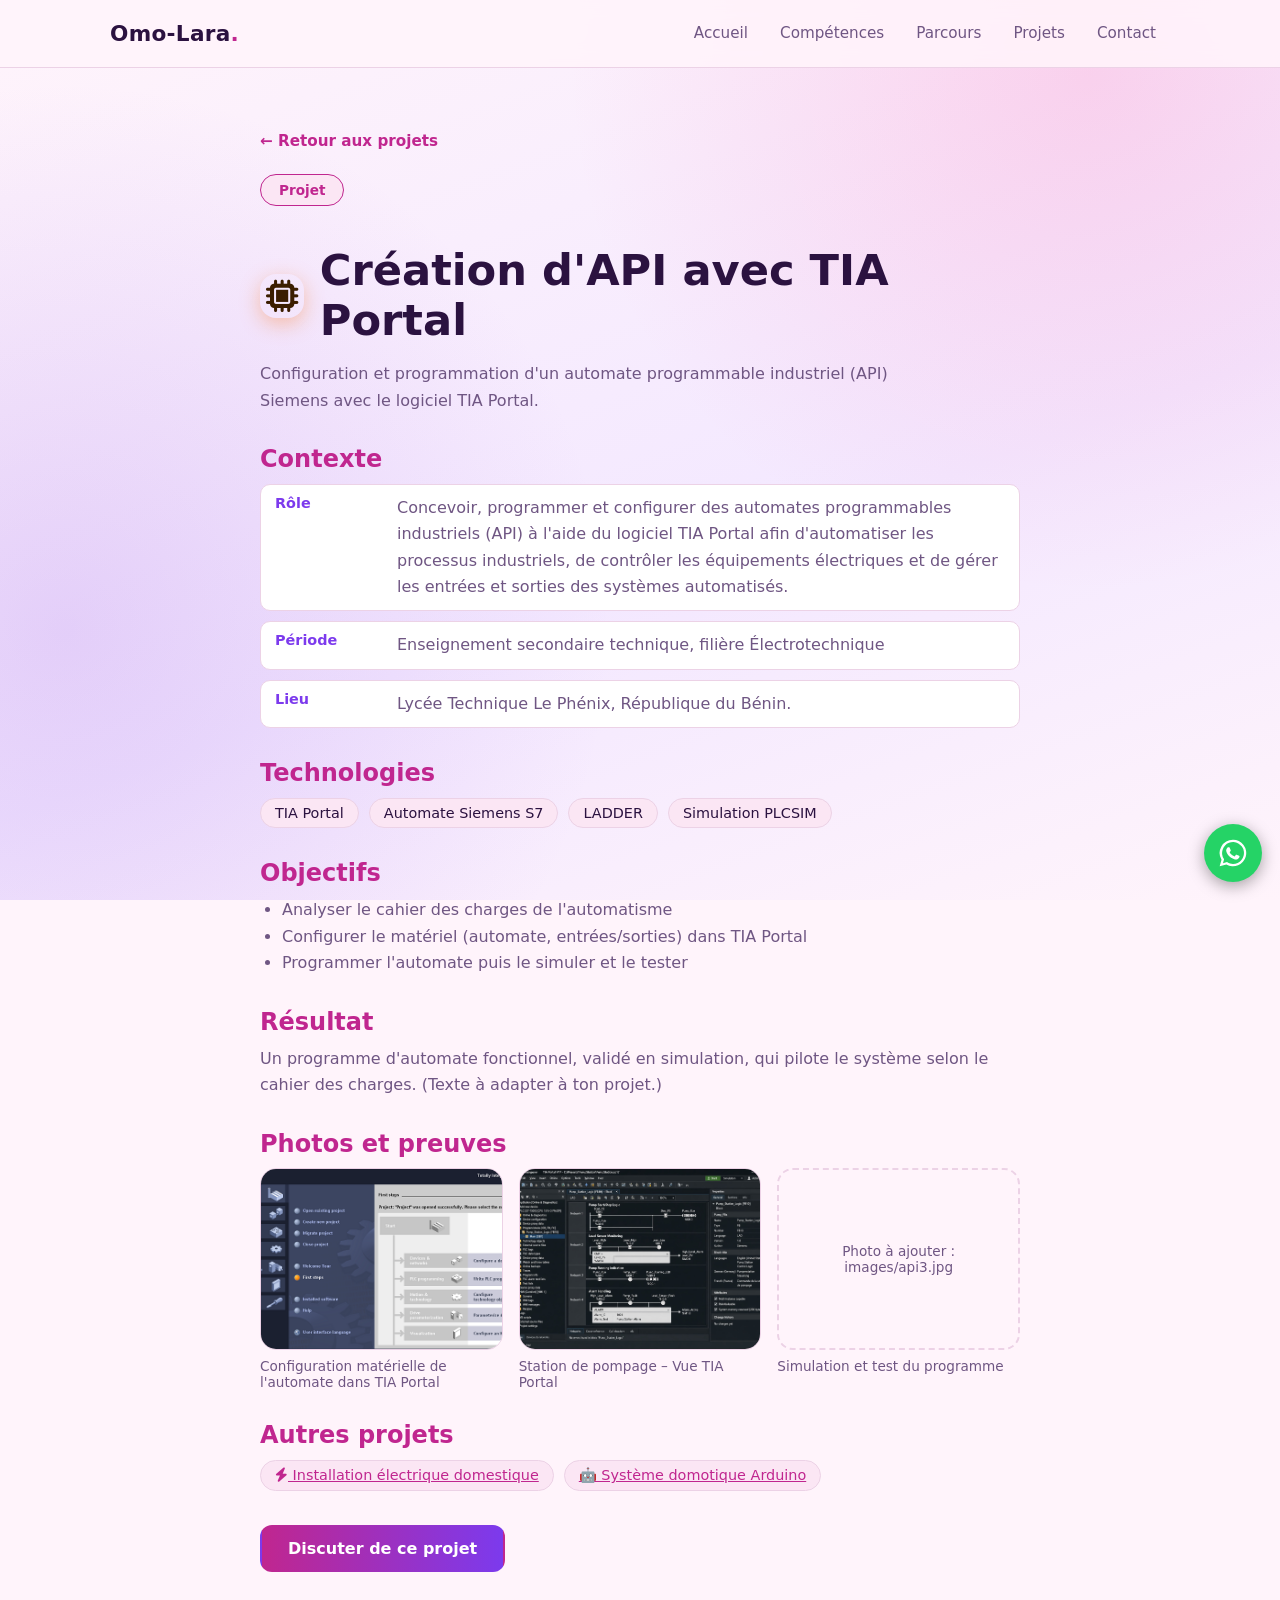
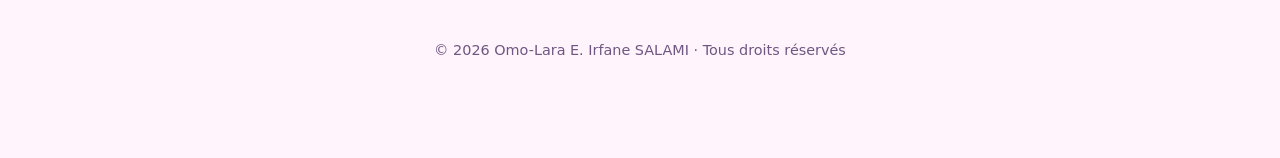
==== projet_api.html @ c22cd1c0 "Add files via upload" ====
<!DOCTYPE html>
<!-- <!DOCTYPE html> : indique au navigateur que le document utilise HTML5 -->
<html lang="fr">
<!-- <html> : racine de la page. lang="fr" signale que le contenu est en français -->

<head>
    <!-- <head> : informations invisibles de la page (titre, styles, réglages) -->
    <meta charset="utf-8">
    <!-- charset="utf-8" : affichage correct des accents et des emojis -->
    <meta name="viewport" content="width=device-width, initial-scale=1, viewport-fit=cover">
    <!-- viewport : adapte la page à la largeur des téléphones ; viewport-fit=cover gère les écrans à encoche -->
    <meta name="description" content="Création d'API avec TIA Portal : configuration et programmation d'un automate programmable industriel Siemens. Projet d'Omo-Lara E. Irfane SALAMI.">
    <!-- description : texte affiché par Google sous le titre dans les résultats de recherche -->
    <meta name="theme-color" content="#1b1030">
    <!-- theme-color : colore la barre du navigateur sur mobile (même violet que le site) -->
    <title>Création d'API avec TIA Portal – Omo-Lara Irfane SALAMI</title>
    <!-- <title> : titre affiché dans l'onglet du navigateur -->
    <link rel="stylesheet" href="https://cdnjs.cloudflare.com/ajax/libs/font-awesome/6.5.1/css/all.min.css" crossorigin="anonymous" referrerpolicy="no-referrer">
    <!-- Bibliothèque d'icônes Font Awesome : nécessaire pour afficher les balises <i class="fas fa-..."> (connexion internet requise) -->
    <link rel="stylesheet" href="styles.css">
    <!-- <link rel="stylesheet"> : relie la page à la feuille de style commune styles.css -->
</head>

<body>
    <!-- <body> : tout le contenu visible de la page -->

    <a class="lien-evitement" href="#contenu-principal">Aller au contenu principal</a>
    <!-- Lien d'accessibilité : invisible tant qu'on ne navigue pas au clavier (touche Tab) ; il saute directement au contenu -->

    <header class="entete">
        <!-- <header> : en-tête de la page, identique sur toutes les pages -->
        <div class="entete__barre">
            <!-- Boîte qui aligne le logo et le menu sur une ligne -->
            <a class="logo" href="index.html#accueil">
                <!-- Le logo est un lien qui ramène à la page d'accueil -->
                Omo-Lara<span class="logo__point">.</span>
                <!-- <span> : zone de texte sans effet propre, utilisée pour colorer le point en rose -->
            </a>
            <nav class="menu" aria-label="Navigation principale">
                <!-- <nav> : menu de navigation ; aria-label l'identifie pour les lecteurs d'écran -->
                <a href="index.html#accueil">Accueil</a>
                <a href="index.html#competences">Compétences</a>
                <a href="index.html#parcours">Parcours</a>
                <a href="index.html#projets">Projets</a>
                <a href="index.html#contact">Contact</a>
                <!-- Les liens commencent par "index.html" car ils pointent vers des sections d'une AUTRE page -->
            </nav>
        </div>
    </header>

    <main id="contenu-principal" class="page-projet">
        <!-- <main> : contenu principal et unique de la page ; la classe "page-projet" donne la colonne étroite centrée -->

        <a class="page-projet__retour" href="index.html#projets">← Retour aux projets</a>
        <!-- Lien de retour vers la section « Mes projets » de l'accueil -->

        <article>
            <!-- <article> : contenu autonome = la fiche complète de ce projet -->

            <header>
                <!-- <header> (dans l'article) : en-tête de la fiche -->
                <p class="surtitre">Projet</p>
                <!-- Petit badge au-dessus du titre -->
                <h1 class="page-projet__titre">
                    <!-- <h1> : titre principal de la page (un seul par page) ; ligne flexible : badge d'icône + texte -->
                    <span class="page-projet__icone" aria-hidden="true"><i class="fas fa-microchip"></i></span>
                    <!-- Badge jaune à bordure orange contenant une puce électronique ; aria-hidden : l'icône est décorative -->
                    Création d'API avec TIA Portal
                </h1>
                <p class="section__intro">Configuration et programmation d'un automate programmable industriel (API) Siemens avec le logiciel TIA Portal.</p>
                <!-- Phrase de présentation. « API » = Automate Programmable Industriel (à ne pas confondre avec une API web) -->
            </header>

            <section aria-labelledby="titre-contexte">
                <!-- <section> : bloc thématique ; aria-labelledby le relie à son titre (#titre-contexte) -->
                <h2 id="titre-contexte" class="page-projet__sous-titre">Contexte</h2>
                <!-- <h2> : titre de section (niveau 2, sous le <h1>) -->
                <dl class="contexte">
                    <!-- <dl> : liste de définitions (terme + valeur), adaptée à « Rôle : … », « Période : … » -->
                    <div class="contexte__ligne"><dt>Rôle</dt><dd>Concevoir, programmer et configurer des automates programmables industriels (API) à l'aide du logiciel TIA Portal afin d'automatiser les processus industriels, de contrôler les équipements électriques et de gérer les entrées et sorties des systèmes automatisés.</dd></div>
                    <!-- <dt> = le terme ; <dd> = sa valeur ; <div> regroupe les deux pour la mise en page -->
                    <div class="contexte__ligne"><dt>Période</dt><dd>Enseignement secondaire technique, filière Électrotechnique</dd></div>
                    <div class="contexte__ligne"><dt>Lieu</dt><dd> Lycée Technique Le Phénix, République du Bénin.</dd></div>
                </dl>
            </section>

            <section aria-labelledby="titre-technologies">
                <h2 id="titre-technologies" class="page-projet__sous-titre">Technologies</h2>
                <ul class="infos">
                    <!-- <ul> : liste ; "infos" + "etiquette" affichent les mots-clés sous forme de pastilles -->
                    <li class="etiquette">TIA Portal</li>
                    <li class="etiquette">Automate Siemens S7</li>
                    <li class="etiquette">LADDER</li>
                    <li class="etiquette">Simulation PLCSIM</li>
                </ul>
            </section>

            <section aria-labelledby="titre-objectifs">
                <h2 id="titre-objectifs" class="page-projet__sous-titre">Objectifs</h2>
                <ul class="page-projet__liste">
                    <!-- Liste à puces des objectifs du projet -->
                    <li>Analyser le cahier des charges de l'automatisme</li>
                    <li>Configurer le matériel (automate, entrées/sorties) dans TIA Portal</li>
                    <li>Programmer l'automate puis le simuler et le tester</li>
                </ul>
            </section>

            <section aria-labelledby="titre-resultat">
                <h2 id="titre-resultat" class="page-projet__sous-titre">Résultat</h2>
                <p class="page-projet__texte">Un programme d'automate fonctionnel, validé en simulation, qui pilote le système selon le cahier des charges. (Texte à adapter à ton projet.)</p>
            </section>

            <section aria-labelledby="titre-galerie">
                <h2 id="titre-galerie" class="page-projet__sous-titre">Photos et preuves</h2>
                <ul class="galerie">
                    <!-- Galerie : chaque <li> contient une photo et sa légende.
                         Les photos se déposent dans le dossier images/ avec le nom indiqué dans src -->
                    <li>
                        <figure class="galerie__figure">
                            <a class="galerie__lien" href="images/api.png" target="_blank" rel="noopener">
                                <img class="galerie__image" src="images/api.png" alt="Configuration matérielle de l'automate dans TIA Portal" loading="lazy">
                            </a>
                            <figcaption class="galerie__legende">Configuration matérielle de l'automate dans TIA Portal</figcaption>
                        </figure>
                    </li>
                    <li>
                        <figure class="galerie__figure">
                            <a class="galerie__lien" href="images/api2.jpg" target="_blank" rel="noopener">
                                <img class="galerie__image" src="images/api2.jpg" alt="GRAFCET et programme LADDER du projet" loading="lazy">
                            </a>
                            <figcaption class="galerie__legende">Station de pompage – Vue TIA Portal</figcaption>
                        </figure>
                    </li>
                    <li>
                        <figure class="galerie__figure">
                            <a class="galerie__lien" href="images/api3.jpg" target="_blank" rel="noopener">
                                <img class="galerie__image" src="images/api3.jpg" alt="Simulation et test du programme" loading="lazy">
                            </a>
                            <figcaption class="galerie__legende">Simulation et test du programme</figcaption>
                        </figure>
                    </li>
                    <!-- <figure> + <figcaption> : image et légende ; <a> : un clic ouvre la photo en grand dans un nouvel onglet ;
                         alt : texte lu par les lecteurs d'écran et affiché si l'image manque ;
                         loading="lazy" : l'image ne se charge que lorsqu'elle approche de l'écran -->
                </ul>
            </section>

            <section aria-labelledby="titre-autres">
                <h2 id="titre-autres" class="page-projet__sous-titre">Autres projets</h2>
                <ul class="infos">
                    <!-- Liens rapides vers les autres pages projet -->
                    <li class="etiquette"><a href="projet-electricite.html"><i class="fas fa-bolt" aria-hidden="true"></i> Installation électrique domestique</a></li>
                    <li class="etiquette"><a href="projet-arduino.html">🤖 Système domotique Arduino</a></li>
                </ul>
            </section>

            <a class="bouton" href="index.html#contact">Discuter de ce projet</a>
            <!-- Bouton qui ramène au formulaire de contact de l'accueil -->
        </article>
    </main>

    <footer class="pied">
        <!-- <footer> : pied de page, identique sur toutes les pages -->
        <p>© 2026 Omo-Lara E. Irfane SALAMI · Tous droits réservés</p>
    </footer>

    <a class="whatsapp" href="https://wa.me/2290157760662" target="_blank" rel="noopener" aria-label="Discuter sur WhatsApp">
        <!-- Bouton rond flottant ; target="_blank" ouvre un nouvel onglet, rel="noopener" le sécurise ; aria-label nomme le lien car il ne contient qu'une icône -->
        <svg viewBox="0 0 24 24" aria-hidden="true" focusable="false"><path d="M12 2a10 10 0 0 0-8.6 15.1L2 22l5-1.3A10 10 0 1 0 12 2zm0 18.2c-1.5 0-3-.4-4.2-1.2l-.3-.2-3 .8.8-2.9-.2-.3A8.2 8.2 0 1 1 12 20.2zm4.5-6.1c-.2-.1-1.5-.7-1.7-.8-.2-.1-.4-.1-.6.1l-.8 1c-.1.2-.3.2-.5.1-.7-.3-1.5-.8-2.1-1.4-.6-.5-1-1.2-1.2-1.5-.1-.2 0-.4.1-.5l.4-.4.2-.4v-.4l-.8-1.8c-.2-.5-.4-.4-.6-.4h-.4c-.2 0-.5.1-.7.3-.7.7-1 1.5-.9 2.5.2 1.1.7 2.1 1.4 3 1.4 1.8 3.1 2.7 4.7 3.1.9.3 1.7.2 2.3 0 .7-.2 1.3-.9 1.5-1.6.1-.4.1-.7 0-.8z"/></svg>
        <!-- <svg> : image vectorielle (logo WhatsApp) nette à toutes les tailles -->
    </a>

    <script src="script.js"></script>
    <!-- <script> : charge le JavaScript en fin de page ; ici il sert à remplacer une photo absente par un cadre « Photo à ajouter » -->
</body>

</html>
---- styles.css ----
/* ==========================================================================
   STYLES.CSS – Portfolio d'Omo-Lara E. Irfane SALAMI
   Thème : rose violacé sur fond violet nuit (univers électronique)
   Convention des noms de classes : bloc__element--variante
     - bloc     = un composant (ex. .carte)
     - __element = une partie de ce composant (ex. .carte__titre)
     - --variante = une version différente (ex. .bouton--contour)
   Sommaire :
     1. Variables (couleurs, tailles)
     2. Réglages de base
     3. Accessibilité
     4. En-tête et menu
     5. Section Accueil (hero)
     6. Éléments communs (sections, boutons, cartes)
     7. Compétences
     8. Parcours
     9. Projets
    10. Contact
    11. Pied de page et bouton WhatsApp
    12. Page détail d'un projet
    13. Adaptation mobile
   ========================================================================== */


/* ==========================================================================
   1. VARIABLES
   Une variable CSS se déclare avec -- et s'utilise avec var(--nom).
   On change une couleur ici et tout le site se met à jour.
   ========================================================================== */

:root {                                          /* :root = la racine de la page (balise <html>) */
    --fond: #1b1030;                             /* violet nuit : fond général de la page */
    --fond-degrade: #2d1658;                     /* violet plus clair : sert à créer le dégradé du fond */
    --surface: #271845;                          /* couleur de fond des cartes */
    --surface-douce: #35205c;                    /* fond léger : étiquettes, barres vides, survols */
    --texte: #f7edff;                            /* couleur du texte principal (blanc rosé) */
    --texte-doux: #bfa8d6;                       /* couleur du texte secondaire (lilas grisé) */
    --accent: #ff4fa3;                           /* rose vif : couleur d'accent principale */
    --accent-2: #c77dff;                         /* violet clair : seconde couleur du dégradé */
    --texte-bouton: #1b1030;                     /* texte sombre posé sur les boutons clairs */
    --bordure: #4a2c75;                          /* couleur des traits et contours */
    --ombre-accent: rgba(255, 79, 163, 0.35);    /* lueur rose (rgba = rouge, vert, bleu, transparence) */
    --entete-fond: rgba(27, 16, 48, 0.85);       /* fond semi-transparent de l'en-tête */
    --rayon: 16px;                               /* arrondi standard des cartes */
    --police-titre: "Segoe UI", system-ui, -apple-system, "Helvetica Neue", Arial, sans-serif; /* police des titres (sans-serif, rapide à charger) */
    --police-texte: "Segoe UI", system-ui, -apple-system, "Helvetica Neue", Arial, sans-serif; /* police du texte courant */

    color-scheme: dark;                          /* dit au navigateur que la page est sombre (barres de défilement, champs) */
    box-sizing: border-box;                      /* la largeur d'un élément inclut son padding et sa bordure */
    padding-top: env(safe-area-inset-top, 0px);  /* laisse la place de l'encoche des téléphones (0 sur ordinateur) */
    padding-bottom: env(safe-area-inset-bottom, 0px); /* idem pour la barre en bas des téléphones */
}

/* Thème clair : appliqué seulement si l'appareil de la personne est réglé en mode clair */
@media (prefers-color-scheme: light) {           /* @media = règles conditionnelles ; ici selon le mode clair/sombre du système */
    :root {
        --fond: #fff4fb;                         /* fond rose très pâle */
        --fond-degrade: #f3e8ff;                 /* lavande pâle pour le dégradé */
        --surface: #ffffff;                      /* cartes blanches */
        --surface-douce: #fbe6f4;                /* rose pâle pour étiquettes et barres vides */
        --texte: #2b1240;                        /* texte violet très foncé */
        --texte-doux: #6f5683;                   /* texte secondaire violet grisé */
        --accent: #c0268f;                       /* fuchsia plus sombre, lisible sur fond clair */
        --accent-2: #7c3aed;                     /* violet intense */
        --texte-bouton: #ffffff;                 /* texte blanc sur les boutons foncés */
        --bordure: #ecd2e6;                      /* traits rose pâle */
        --ombre-accent: rgba(192, 38, 143, 0.25);/* lueur fuchsia plus discrète */
        --entete-fond: rgba(255, 244, 251, 0.88);/* en-tête clair semi-transparent */
        color-scheme: light;                     /* page claire pour le navigateur */
    }
}


/* ==========================================================================
   2. RÉGLAGES DE BASE
   ========================================================================== */

*,                                               /* * = tous les éléments de la page */
*::before,                                       /* ::before = pseudo-élément placé avant le contenu */
*::after {                                       /* ::after = pseudo-élément placé après le contenu */
    box-sizing: border-box;                      /* même calcul de taille partout (évite les débordements) */
}

html {                                           /* la page entière */
    scroll-behavior: smooth;                     /* défilement doux quand on clique sur un lien du menu */
    scroll-padding-top: calc(80px + env(safe-area-inset-top, 0px)); /* évite que l'en-tête fixe cache le titre de la section atteinte */
}

body {                                           /* le contenu visible */
    margin: 0;                                   /* supprime la marge par défaut du navigateur */
    background-color: var(--fond);               /* couleur de secours si le dégradé ne s'affiche pas */
    background-image:                            /* plusieurs fonds superposés : cercles lumineux puis dégradé */
        radial-gradient(circle at 85% 8%, rgba(255, 79, 163, 0.18), transparent 38%),   /* halo rose en haut à droite */
        radial-gradient(circle at 5% 70%, rgba(155, 93, 229, 0.20), transparent 40%),   /* halo violet à gauche */
        linear-gradient(160deg, var(--fond) 0%, var(--fond-degrade) 60%, var(--fond) 100%); /* dégradé diagonal du fond */
    background-attachment: fixed;                /* le fond reste immobile pendant le défilement */
    color: var(--texte);                         /* couleur du texte par défaut */
    font-family: var(--police-texte);            /* police du texte */
    font-size: 1rem;                             /* taille de base = 16 px par défaut (rem = taille de la page) */
    line-height: 1.65;                           /* espace entre les lignes, pour un texte aéré */
    -webkit-font-smoothing: antialiased;         /* texte plus net sur Mac et iPhone */
}

h1, h2, h3 {                                     /* tous les titres */
    font-family: var(--police-titre);            /* même police pour tous les titres */
    line-height: 1.15;                           /* interligne plus serré, adapté aux gros titres */
    margin: 0;                                   /* on gère les espaces nous-mêmes */
}

p {                                              /* les paragraphes */
    margin: 0;                                   /* retire la marge par défaut, remplacée par des espaces choisis */
}

ul, ol {                                         /* listes à puces et listes numérotées */
    list-style: none;                            /* retire les puces : on les redessine nous-mêmes si besoin */
    margin: 0;                                   /* retire la marge par défaut */
    padding: 0;                                  /* retire le retrait par défaut */
}

a {                                              /* tous les liens */
    color: var(--accent);                        /* liens en rose */
}

a:hover {                                        /* :hover = quand la souris passe dessus */
    color: var(--accent-2);                      /* le lien devient violet */
}

address {                                        /* la balise <address> */
    font-style: normal;                          /* annule l'italique appliqué par défaut */
}

img, svg {                                       /* images et icônes vectorielles */
    max-width: 100%;                             /* ne dépassent jamais la largeur de leur conteneur */
}


/* ==========================================================================
   3. ACCESSIBILITÉ
   ========================================================================== */

:focus-visible {                                 /* élément atteint au clavier (touche Tab) */
    outline: 3px solid var(--accent-2);          /* contour violet bien visible */
    outline-offset: 3px;                         /* petit écart entre l'élément et son contour */
}

.lien-evitement {                                /* lien « Aller au contenu principal » */
    position: absolute;                          /* sorti du flux normal de la page */
    left: 16px;                                  /* distance depuis la gauche */
    top: -60px;                                  /* caché au-dessus de l'écran */
    z-index: 100;                                /* passe devant tout le reste quand il apparaît */
    padding: 10px 16px;                          /* espace intérieur */
    border-radius: 0 0 10px 10px;                /* coins arrondis seulement en bas */
    background: var(--accent);                   /* fond rose */
    color: var(--texte-bouton);                  /* texte lisible sur le rose */
    font-weight: 600;                            /* texte en semi-gras */
    text-decoration: none;                       /* retire le soulignement */
}

.lien-evitement:focus {                          /* quand le lien reçoit le focus au clavier */
    top: 0;                                      /* il descend et devient visible */
    color: var(--texte-bouton);                  /* garde la couleur de texte (évite le violet du :hover) */
}


/* ==========================================================================
   4. EN-TÊTE ET MENU
   ========================================================================== */

.entete {                                        /* <header> : bandeau du haut */
    position: sticky;                            /* reste collé en haut pendant le défilement */
    top: env(safe-area-inset-top, 0px);          /* se place sous l'encoche des téléphones */
    z-index: 10;                                 /* reste au-dessus du contenu */
    background: var(--entete-fond);              /* fond semi-transparent */
    -webkit-backdrop-filter: blur(10px);         /* flou derrière l'en-tête (Safari) */
    backdrop-filter: blur(10px);                 /* flou derrière l'en-tête (autres navigateurs) */
    border-bottom: 1px solid var(--bordure);     /* fin trait sous l'en-tête */
}

.entete__barre {                                 /* boîte qui aligne logo et menu */
    display: flex;                               /* flexbox : place les enfants sur une ligne */
    justify-content: space-between;              /* logo à gauche, menu à droite */
    align-items: center;                         /* centre verticalement */
    gap: 12px;                                   /* espace minimum entre logo et menu */
    max-width: 1100px;                           /* largeur maximale du contenu */
    margin: 0 auto;                              /* centre la boîte horizontalement */
    padding: 14px 20px;                          /* espace intérieur : haut/bas 14px, côtés 20px */
}

.logo {                                          /* texte « Omo-Lara. » */
    color: var(--texte);                         /* texte clair */
    font: 700 1.35rem var(--police-titre);       /* raccourci : graisse 700 (gras), taille 1.35rem, police */
    letter-spacing: 0.3px;                       /* léger espace entre les lettres */
    text-decoration: none;                       /* retire le soulignement du lien */
}

.logo:hover {                                    /* survol du logo */
    color: var(--texte);                         /* il garde sa couleur */
}

.logo__point {                                   /* le point final du logo */
    color: var(--accent);                        /* en rose */
}

.menu {                                          /* <nav> : liste des liens */
    display: flex;                               /* liens alignés sur une ligne */
    flex-wrap: wrap;                             /* passent à la ligne si la place manque */
    gap: 4px;                                    /* petit espace entre les liens */
}

.menu a {                                        /* chaque lien du menu */
    padding: 7px 14px;                           /* zone cliquable confortable */
    border-radius: 999px;                        /* très grand arrondi = forme de pilule */
    color: var(--texte-doux);                    /* couleur discrète */
    font-size: 0.95rem;                          /* légèrement plus petit que le texte */
    text-decoration: none;                       /* retire le soulignement */
    transition: background-color 0.2s, color 0.2s; /* changement progressif des couleurs sur 0,2 seconde */
}

.menu a:hover {                                  /* survol d'un lien du menu */
    background: var(--surface-douce);            /* fond léger */
    color: var(--accent);                        /* texte rose */
}


/* ==========================================================================
   5. SECTION ACCUEIL (HERO)
   ========================================================================== */

.hero {                                          /* <section id="accueil"> */
    display: grid;                               /* mise en page en grille */
    grid-template-columns: 1fr auto;             /* colonne texte (1fr = tout l'espace libre) + colonne médaillon (taille de son contenu) */
    gap: 40px;                                   /* espace entre les deux colonnes */
    align-items: center;                         /* centre verticalement les deux colonnes */
    max-width: 1100px;                           /* largeur maximale */
    margin: 0 auto;                              /* centre la section */
    padding: 90px 20px 50px;                     /* haut 90px, côtés 20px, bas 50px */
}

.surtitre {                                      /* petit texte au-dessus du nom */
    display: inline-block;                       /* la boîte épouse la taille du texte */
    margin-bottom: 18px;                         /* espace sous le badge */
    padding: 7px 18px;                           /* espace intérieur du badge */
    border: 1px solid var(--accent);             /* contour rose */
    border-radius: 999px;                        /* forme de pilule */
    background: var(--surface-douce);            /* fond léger */
    color: var(--accent);                        /* texte rose */
    font: 600 0.85rem var(--police-titre);       /* semi-gras, petite taille */
}

.hero__titre {                                   /* <h1> : le nom */
    font-size: clamp(2.2rem, 6vw, 3.8rem);       /* clamp(min, idéal, max) : taille qui s'adapte à l'écran */
    font-weight: 800;                            /* très gras, comme sur la capture de référence */
    margin-bottom: 18px;                         /* espace sous le titre */
}

.hero__nom {                                     /* le nom de famille mis en valeur */
    display: block;                              /* passe à la ligne, comme sur la capture */
    background: linear-gradient(90deg, var(--accent), var(--accent-2)); /* dégradé rose vers violet */
    -webkit-background-clip: text;               /* le dégradé n'apparaît que dans les lettres (Safari/Chrome) */
    background-clip: text;                       /* même effet, version standard */
    -webkit-text-fill-color: transparent;        /* rend les lettres transparentes pour laisser voir le dégradé */
    color: var(--accent);                        /* couleur de secours si le dégradé n'est pas supporté */
}

.hero__intro {                                   /* paragraphe de présentation */
    max-width: 560px;                            /* limite la longueur des lignes pour rester lisible */
    color: var(--texte-doux);                    /* texte secondaire */
    font-size: 1.1rem;                           /* un peu plus grand que le texte normal */
    text-align: justify;
}

.hero__boutons {                                 /* boîte qui contient les 2 boutons */
    margin-top: 26px;                            /* espace au-dessus */
}

.infos {                                         /* liste des étiquettes (école, ville, âge) */
    display: flex;                               /* étiquettes sur une ligne */
    flex-wrap: wrap;                             /* retour à la ligne si besoin */
    gap: 10px;                                   /* espace entre étiquettes */
    margin-top: 24px;                            /* espace au-dessus */
}

.etiquette {                                     /* une étiquette arrondie */
    padding: 6px 14px;                           /* espace intérieur */
    border: 1px solid var(--bordure);            /* contour fin */
    border-radius: 999px;                        /* forme de pilule */
    background: var(--surface-douce);            /* fond léger */
    font: 0.9rem var(--police-titre);            /* petite taille */
}

.hero__visuel {                                  /* <figure> qui contient le médaillon */
    margin: 0;                                   /* <figure> a une marge par défaut : on la retire */
}

.avatar {                                        /* médaillon avec les initiales */
    display: grid;                               /* grille d'une seule case… */
    place-items: center;                         /* …pour centrer facilement le texte */
    width: 220px;                                /* largeur du cercle */
    height: 220px;                               /* hauteur identique = cercle parfait */
    border-radius: 50%;                          /* 50 % d'arrondi = cercle */
    background: linear-gradient(135deg, var(--accent), var(--accent-2)); /* dégradé rose → violet en diagonale */
    box-shadow: 0 0 0 10px var(--surface-douce), 0 12px 40px var(--ombre-accent); /* 1er : anneau autour du cercle ; 2e : lueur rose en dessous */
    color: var(--texte-bouton);                  /* initiales sombres sur fond clair */
    font: 800 4.5rem var(--police-titre);        /* très gros texte gras */
}


/* ==========================================================================
   6. ÉLÉMENTS COMMUNS
   ========================================================================== */

.section {                                       /* chaque section (compétences, parcours, projets, contact) */
    max-width: 1100px;                           /* largeur maximale */
    margin: 0 auto;                              /* centre la section */
    padding: 70px 20px 30px;                     /* espaces intérieurs */
}

.section__titre {                                /* <h2> des sections */
    font-size: 2rem;                             /* taille du titre */
    font-weight: 800;                            /* très gras */
}

.section__titre::after {                         /* trait décoratif ajouté sous chaque titre, sans HTML en plus */
    content: "";                                 /* obligatoire pour qu'un ::after s'affiche (ici, vide) */
    display: block;                              /* le trait occupe sa propre ligne */
    width: 56px;                                 /* longueur du trait */
    height: 4px;                                 /* épaisseur du trait */
    margin-top: 10px;                            /* espace entre le titre et le trait */
    border-radius: 2px;                          /* bouts légèrement arrondis */
    background: linear-gradient(90deg, var(--accent), var(--accent-2)); /* trait en dégradé rose → violet */
}

.section__intro {                                /* phrase sous le titre de section */
    max-width: 640px;                            /* limite la longueur des lignes */
    margin: 16px 0 30px;                         /* haut 16px, côtés 0, bas 30px */
    color: var(--texte-doux);                    /* texte secondaire */
}

.grille {                                        /* grille de cartes */
    display: grid;                               /* mise en page en grille */
    grid-template-columns: repeat(auto-fit, minmax(260px, 1fr)); /* autant de colonnes que possible, chacune d'au moins 260px */
    gap: 20px;                                   /* espace entre les cartes */
}

.carte {                                         /* boîte réutilisable (compétences, contact, projets) */
    padding: 24px;                               /* espace intérieur */
    border: 1px solid var(--bordure);            /* contour fin */
    border-radius: var(--rayon);                 /* coins arrondis */
    background: var(--surface);                  /* fond des cartes */
}

.carte__titre {                                  /* titre dans une carte */
    margin-bottom: 14px;                         /* espace sous le titre */
    font-size: 1.15rem;                          /* taille du titre */
}

.bouton {                                        /* bouton principal (liens et <button>) */
    display: inline-block;                       /* se comporte comme un bloc mais reste sur la ligne */
    margin: 6px 10px 0 0;                        /* espace au-dessus et à droite */
    padding: 12px 26px;                          /* espace intérieur : le bouton est confortable à toucher */
    border: 2px solid transparent;               /* bordure invisible, pour que les variantes gardent la même taille */
    border-radius: 12px;                         /* coins arrondis */
    background: linear-gradient(90deg, var(--accent), var(--accent-2)); /* fond en dégradé rose → violet */
    color: var(--texte-bouton);                  /* texte à fort contraste */
    font: 700 1rem var(--police-titre);          /* texte gras */
    text-decoration: none;                       /* retire le soulignement des liens */
    cursor: pointer;                             /* curseur en forme de main */
    transition: transform 0.2s, box-shadow 0.2s; /* animation douce au survol */
}

.bouton:hover {                                  /* survol du bouton */
    color: var(--texte-bouton);                  /* garde la couleur du texte */
    transform: translateY(-2px);                 /* le bouton monte de 2 px */
    box-shadow: 0 8px 22px var(--ombre-accent);  /* lueur rose sous le bouton */
}

.bouton--contour {                               /* variante : bouton vide avec simple bordure */
    background: none;                            /* retire le dégradé */
    border-color: var(--accent);                 /* bordure rose */
    color: var(--accent);                        /* texte rose */
}

.bouton--contour:hover {                         /* survol de la variante contour */
    background: var(--surface-douce);            /* léger fond au survol */
    color: var(--accent);                        /* le texte reste rose */
}

.bouton--whatsapp {                              /* variante : bouton vert WhatsApp */
    background: #25d366;                         /* vert officiel de WhatsApp */
    color: #0b2e1a;                              /* texte vert très foncé (bon contraste) */
}

.bouton--whatsapp:hover {                        /* survol du bouton WhatsApp */
    color: #0b2e1a;                              /* garde sa couleur de texte */
    box-shadow: 0 8px 22px rgba(37, 211, 102, 0.35); /* lueur verte au lieu de rose */
}


/* ==========================================================================
   7. COMPÉTENCES
   ========================================================================== */

.competence {                                    /* une ligne = nom + barre de niveau */
    margin: 14px 0;                              /* espace au-dessus et en dessous */
}

.competence__nom {                               /* nom de la compétence */
    display: block;                              /* occupe toute la ligne, la barre passe dessous */
    font-size: 0.95rem;                          /* légèrement plus petit */
}

.competence__fond {                              /* barre vide (fond gris-violet) */
    height: 8px;                                 /* épaisseur de la barre */
    margin-top: 6px;                             /* espace sous le nom */
    border-radius: 6px;                          /* extrémités arrondies */
    background: var(--surface-douce);            /* couleur de la barre vide */
    overflow: hidden;                            /* coupe tout ce qui dépasse des coins arrondis */
}

.competence__niveau {                            /* partie colorée : sa largeur est donnée dans le HTML (style="width:80%") */
    display: block;                              /* un <i> est en ligne par défaut : on le met en bloc pour lui donner une hauteur */
    height: 100%;                                /* remplit toute la hauteur de la barre */
    border-radius: 6px;                          /* extrémités arrondies */
    background: linear-gradient(90deg, var(--accent), var(--accent-2)); /* dégradé rose → violet */
}


/* ==========================================================================
   8. PARCOURS (chronologie verticale avec cartes colorées)
   ========================================================================== */

.chronologie {                                   /* <ol> : liste des étapes */
    --etape-rose: #ff4fa3;                       /* couleur de la carte « rose » (thème sombre) */
    --etape-violet: #c77dff;                     /* couleur de la carte « violet » */
    --etape-fuchsia: #f472d0;                    /* couleur de la carte « fuchsia » */
    --etape-indigo: #8f8cff;                     /* couleur de la carte « indigo » */
    --etape-emeraude: #34d399;                   /* carte « émeraude » */
    --etape-turquoise: #2dd4bf;                  /* couleur de la carte « turquoise » */
    --etape-citron: #facc15;                     /* carte « citron » */
    --etape-framboise: #f43f5e;                  /* carte « framboise » */
    --etape-lime: #a3e635;                       /* carte « lime » */

    position: relative;                          /* sert de repère pour placer la ligne verticale avec ::before */
    display: grid;                               /* les cartes s'empilent en grille… */
    gap: 28px;                                   /* …avec cet espace entre elles */
    padding-left: 56px;                          /* espace à gauche pour la ligne et les pastilles */
}

@media (prefers-color-scheme: light) {           /* en mode clair, on utilise des teintes plus foncées (meilleur contraste) */
    .chronologie {
        --etape-rose: #d6336c;                   /* rose soutenu */
        --etape-violet: #7c3aed;                 /* violet intense */
        --etape-fuchsia: #b0219c;                /* fuchsia profond */
        --etape-indigo: #4f46e5;                 /* indigo */
        --etape-corail: #d9480f;                 /* corail soutenu */
        --etape-ambre: #b45309;                  /* ambre foncé */
        --etape-turquoise: #0f766e;              /* turquoise profond */
        --etape-emeraude: #047857;               /* vert émeraude foncé */
        --etape-citron: #a16207;                 /* jaune foncé, lisible sur blanc */
        --etape-framboise: #be123c;              /* rouge framboise */
        --etape-lime: #4d7c0f;                   /* vert lime foncé */
    }
}

.chronologie::before {                           /* la ligne verticale (élément décoratif, sans HTML en plus) */
    content: "";                                 /* contenu vide, obligatoire pour qu'un ::before s'affiche */
    position: absolute;                          /* placée librement dans la liste */
    left: 14px;                                  /* distance depuis la gauche */
    top: 0;                                      /* part du haut de la liste… */
    bottom: 0;                                   /* …et va jusqu'en bas */
    width: 4px;                                  /* épaisseur de la ligne */
    border-radius: 2px;                          /* extrémités arrondies */
    background: linear-gradient(180deg, var(--accent), var(--accent-2)); /* dégradé vertical rose → violet */
}

.etape {                                         /* <li> : une étape */
    --couleur-etape: var(--accent);              /* couleur par défaut si aucune variante n'est choisie */
    position: relative;                          /* repère pour placer la pastille */
}

.etape--rose    { --couleur-etape: var(--etape-rose); }    /* variante : carte rose */
.etape--violet  { --couleur-etape: var(--etape-violet); }  /* variante : carte violette */
.etape--fuchsia { --couleur-etape: var(--etape-fuchsia); } /* variante : carte fuchsia */
.etape--indigo  { --couleur-etape: var(--etape-indigo); }  /* variante : carte indigo */
.etape--corail  { --couleur-etape: var(--etape-corail); }   /* variante : carte corail */
.etape--ambre  { --couleur-etape: var(--etape-ambre); }     /* variante : carte ambre */
.etape--turquoise  { --couleur-etape: var(--etape-turquoise); } /* variante : carte turquoise */
.etape--emeraude  { --couleur-etape: var(--etape-emeraude); }  /* variante : carte émeraude */
.etape--citron    { --couleur-etape: var(--etape-citron); }    /* variante : carte citron */
.etape--framboise { --couleur-etape: var(--etape-framboise); } /* variante : carte framboise */
.etape--lime      { --couleur-etape: var(--etape-lime); }      /* variante : carte lime */



.etape::before {                                 /* la pastille ronde posée sur la ligne */
    content: "";                                 /* contenu vide (forme décorative) */
    position: absolute;                          /* placée librement par rapport à l'étape */
    left: -51px;                                 /* se centre exactement sur la ligne verticale */
    top: 35px;                                   /* alignée avec le titre de la carte */
    width: 22px;                                 /* largeur de la pastille */
    height: 22px;                                /* hauteur de la pastille */
    border: 3px solid var(--couleur-etape);      /* anneau de la couleur de la carte */
    border-radius: 50%;                          /* forme ronde */
    background: var(--fond);                     /* centre vide (couleur du fond de la page) */
}

.etape--actuelle::before {                       /* pastille de l'étape en cours */
    background: var(--couleur-etape);            /* centre rempli */
    box-shadow: 0 0 0 5px var(--fond), 0 0 16px var(--couleur-etape); /* 1er : anneau de séparation ; 2e : lueur colorée */
}

.etape__carte {                                  /* <article> : la carte */
    padding: 28px 32px;                          /* espace intérieur */
    border: 1px solid var(--bordure);            /* contour fin */
    border-left: 6px solid var(--couleur-etape); /* bordure gauche épaisse et colorée (elle suit l'arrondi) */
    border-radius: 20px;                         /* grands coins arrondis */
    background: var(--surface);                  /* fond de carte */
    box-shadow: 0 10px 30px rgba(0, 0, 0, 0.15); /* ombre douce sous la carte */
    transition: transform 0.2s;                  /* animation douce au survol */
}

.etape__carte:hover {                            /* survol de la carte */
    transform: translateY(-3px);                 /* la carte monte légèrement */
}

.etape__entete {                                 /* <header> : titre à gauche, période à droite */
    display: flex;                               /* éléments sur une ligne */
    flex-wrap: wrap;                             /* la période passe dessous si la place manque */
    justify-content: space-between;              /* titre à gauche, période tout à droite */
    align-items: center;                         /* centrés verticalement */
    gap: 10px 16px;                              /* espace vertical 10px, horizontal 16px */
}

.etape__titre {                                  /* <h3> : intitulé de l'étape */
    font-size: 1.3rem;                           /* taille du titre */
    font-weight: 800;                            /* très gras */
}

.etape__periode {                                /* pastille de la période */
    padding: 6px 18px;                           /* espace intérieur */
    border-radius: 999px;                        /* forme de pilule */
    background: var(--surface-douce);            /* fond de secours si color-mix n'est pas supporté */
    background: color-mix(in srgb, var(--couleur-etape) 18%, transparent); /* fond = 18 % de la couleur de la carte (ignoré si non supporté) */
    color: var(--couleur-etape);                 /* texte dans la couleur de la carte */
    font: 600 0.9rem var(--police-titre);        /* petit texte semi-gras */
    white-space: nowrap;                         /* la période ne se coupe jamais sur deux lignes */
}

.etape__lieu {                                   /* établissement ou structure */
    margin-top: 12px;                            /* espace au-dessus */
    color: var(--couleur-etape);                 /* dans la couleur de la carte */
    font: 600 1.05rem var(--police-titre);       /* semi-gras */
}

.etape__texte {                                  /* description */
    margin-top: 14px;                            /* espace au-dessus */
    color: var(--texte-doux);                    /* texte secondaire */
}

@media (max-width: 700px) {                      /* adaptation aux petits écrans */
    .chronologie {
        padding-left: 40px;                      /* moins d'espace à gauche */
    }

    .chronologie::before {
        left: 8px;                               /* ligne plus proche du bord */
    }

    .etape::before {
        left: -39px;                             /* pastille recentrée sur la nouvelle ligne */
        top: 30px;                               /* ajustée à la carte plus compacte */
        width: 18px;                             /* pastille plus petite */
        height: 18px;                            /* pastille plus petite */
    }

    .etape__carte {
        padding: 22px 20px;                      /* carte plus compacte */
    }
}


/* ==========================================================================
   9. PROJETS
   Cartes de projets de la page d'accueil (écrites directement dans index.html).
   ========================================================================== */

.carte-projet {                                  /* carte cliquable d'un projet (c'est un lien <a>) */
    display: block;                              /* tout le bloc est cliquable */
    color: var(--texte);                         /* texte normal, pas rose comme un lien */
    text-decoration: none;                       /* pas de soulignement */
    transition: transform 0.2s, border-color 0.2s, box-shadow 0.2s; /* animations douces */
}

.carte-projet:hover {                            /* survol de la carte */
    color: var(--texte);                         /* garde la couleur du texte */
    transform: translateY(-4px);                 /* la carte monte de 4 px */
    border-color: var(--accent);                 /* contour rose */
    box-shadow: 0 10px 26px var(--ombre-accent); /* lueur rose autour */
}

.carte-projet__icone {                           /* emoji du projet */
    font-size: 2.2rem;                           /* grande taille */
}

.carte-projet__texte {                           /* description courte du projet */
    margin: 6px 0 14px;                          /* espaces haut et bas */
    color: var(--texte-doux);                    /* texte secondaire */
    font-size: 0.95rem;                          /* légèrement plus petit */
    text-align: justify;                            /* texte justifié, comme sur la capture de référence */
}

.carte-projet__lien {                            /* mention « Voir le projet → » */
    color: var(--accent);                        /* en rose */
    font: 700 0.9rem var(--police-titre);        /* petit texte gras */
}


/* ==========================================================================
   10. CONTACT
   ========================================================================== */

.contact {                                       /* boîte à deux colonnes */
    display: grid;                               /* mise en page en grille */
    grid-template-columns: 1fr 1.2fr;            /* colonne coordonnées un peu plus étroite que le formulaire */
    gap: 24px;                                   /* espace entre les colonnes */
}

.coordonnees p {                                 /* chaque bloc de coordonnée */
    margin-bottom: 16px;                         /* espace en dessous */
}

.coordonnees__label {                            /* petit intitulé (Email, Téléphone…) */
    display: block;                              /* sur sa propre ligne */
    color: var(--texte-doux);                    /* couleur discrète */
    font: 0.85rem var(--police-titre);           /* petite taille */
}

.formulaire__champ {                             /* un champ du formulaire (label + saisie) */
    display: block;                              /* chaque champ sur sa ligne */
    margin-bottom: 16px;                         /* espace entre les champs */
    font: 600 0.9rem var(--police-titre);        /* intitulé en semi-gras */
}

.formulaire input,                               /* le sélecteur « , » applique la même règle à plusieurs éléments */
.formulaire textarea {                           /* champs de saisie du formulaire */
    width: 100%;                                 /* occupent toute la largeur */
    margin-top: 6px;                             /* espace sous l'intitulé */
    padding: 12px 14px;                          /* espace intérieur */
    border: 1px solid var(--bordure);            /* contour fin */
    border-radius: 10px;                         /* coins arrondis */
    background: var(--fond);                     /* fond de la page, pour bien ressortir de la carte */
    color: var(--texte);                         /* texte saisi */
    font: 400 1rem var(--police-texte);          /* police et taille du texte saisi */
}

.formulaire textarea {                           /* seulement la zone de message */
    min-height: 130px;                           /* hauteur minimale */
    resize: vertical;                            /* on peut l'agrandir vers le bas uniquement */
}

.formulaire input:focus,                         /* :focus = champ en cours de saisie */
.formulaire textarea:focus {
    outline: 2px solid var(--accent);            /* contour rose pendant la saisie */
    border-color: var(--accent);                 /* bordure rose aussi */
}

.formulaire__confirmation {                      /* message « votre application de messagerie s'ouvre… » */
    display: none;                               /* caché au départ ; script.js le fait apparaître */
    margin-top: 14px;                            /* espace au-dessus */
    color: var(--accent-2);                      /* violet */
    font: 0.9rem var(--police-titre);            /* petite taille */
}

.formulaire__confirmation--erreur {              /* variante : message d'erreur */
    color: var(--accent);                        /* rose (couleur d'alerte du thème) */
}

.formulaire__piege {                             /* case anti-spam (piège à robots) */
    display: none;                               /* invisible pour les humains */
}

.bouton:disabled {                               /* bouton pendant l'envoi */
    opacity: 0.6;                                /* devient semi-transparent */
    cursor: wait;                                /* curseur « patientez » */
    transform: none;                             /* annule l'effet de survol */
    box-shadow: none;                            /* annule la lueur du survol */
}


/* ==========================================================================
   11. PIED DE PAGE ET BOUTON WHATSAPP
   ========================================================================== */

.pied {                                          /* <footer> */
    padding: 40px 20px 100px;                    /* grand espace en bas pour ne pas être caché par le bouton WhatsApp */
    color: var(--texte-doux);                    /* texte discret */
    font: 0.9rem var(--police-titre);            /* petite taille */
    text-align: center;                          /* texte centré */
}

.whatsapp {                                      /* bouton rond flottant */
    position: fixed;                             /* fixe à l'écran, même en défilant */
    right: 18px;                                 /* distance du bord droit */
    bottom: calc(18px + env(safe-area-inset-bottom, 0px)); /* distance du bas + marge de sécurité des téléphones */
    z-index: 20;                                 /* au-dessus de tout le reste */
    display: grid;                               /* grille d'une case… */
    place-items: center;                         /* …pour centrer l'icône */
    width: 58px;                                 /* largeur du bouton */
    height: 58px;                                /* hauteur identique = rond */
    border-radius: 50%;                          /* forme ronde */
    background: #25d366;                         /* vert WhatsApp */
    box-shadow: 0 4px 16px rgba(0, 0, 0, 0.35);  /* ombre sous le bouton */
    transition: transform 0.2s;                  /* animation douce */
}

.whatsapp:hover {                                /* survol du bouton WhatsApp */
    transform: scale(1.1);                       /* il grossit de 10 % */
}

.whatsapp svg {                                  /* l'icône à l'intérieur */
    width: 32px;                                 /* largeur de l'icône */
    height: 32px;                                /* hauteur de l'icône */
    fill: #fff;                                  /* remplissage blanc (fill = couleur de remplissage d'un SVG) */
}


/* ==========================================================================
   12. PAGE DÉTAIL D'UN PROJET (projet.html)
   Pages détaillées : projet-onduleur.html, projet-solaire.html, projet-arduino.html, projet-web.html.
   ========================================================================== */

.page-projet {                                   /* conteneur de la page d'un projet */
    max-width: 800px;                            /* colonne étroite = lecture confortable */
    margin: 0 auto;                              /* centre la colonne */
    padding: 60px 20px 30px;                     /* espaces intérieurs */
}

.page-projet__retour {                           /* lien « ← Retour aux projets » */
    font: 600 0.95rem var(--police-titre);       /* texte semi-gras */
    text-decoration: none;                       /* sans soulignement */
    display: inline-block;                       /* permet d'appliquer une marge verticale à un lien */
    margin-bottom: 24px;                         /* espace entre le lien et la fiche du projet */
}

.page-projet__titre {                            /* <h1> du projet */
    display: flex;                               /* place le badge et le texte sur une ligne */
    align-items: center;                         /* centre le badge verticalement par rapport au texte */
    gap: 16px;                                   /* espace entre le badge et le texte */
    margin: 22px 0 10px;                         /* espaces haut et bas */
    font-size: clamp(1.8rem, 5vw, 2.7rem);       /* taille adaptée à l'écran */
    font-weight: 800;                            /* très gras */
}

.page-projet__icone,                             /* badge d'icône du titre… */
.carte-projet__icone {                           /* …et badge d'icône des cartes de l'accueil (même style) */
    display: grid;                               /* grille d'une seule case… */
    place-items: center;                         /* …pour centrer l'icône dans le badge */
    flex-shrink: 0;                              /* le badge ne se rétrécit jamais, même si le titre est long */
    border: 3px solid var(--eclair-bordure);     /* bordure orange */
    border-radius: 16px;                         /* coins arrondis */
    background: var(--eclair);                   /* fond jaune */
    color: #3b1d00;                              /* éclair brun très foncé : bon contraste sur le jaune */
    box-shadow: 0 6px 20px rgba(249, 115, 22, 0.35); /* lueur orange sous le badge */
}

.page-projet__icone {                            /* taille du badge dans le titre */
    width: 1.35em;                               /* largeur relative à la taille du titre */
    height: 1.35em;                              /* hauteur identique = carré */
    font-size: 0.75em;                           /* l'icône à l'intérieur est un peu plus petite que le texte */
}

.carte-projet__icone {                           /* taille du badge dans les cartes de l'accueil */
    width: 56px;                                 /* largeur */
    height: 56px;                                /* hauteur identique = carré */
    margin-bottom: 8px;                          /* espace avant le titre de la carte */
    font-size: 1.6rem;                           /* taille de l'icône */
}


.page-projet__sous-titre {                       /* <h2> : Technologies, Objectifs, Résultat */
    margin: 32px 0 10px;                         /* grand espace au-dessus */
    color: var(--accent);                        /* en rose */
}

.page-projet__liste {                            /* liste des objectifs */
    padding-left: 22px;                          /* retrait à gauche */
    color: var(--texte-doux);                    /* texte secondaire */
    list-style: disc;                            /* remet les puces rondes (supprimées plus haut) */
}

.page-projet__texte {                            /* paragraphe « Résultat » */
    color: var(--texte-doux);                    /* texte secondaire */
}

.page-projet .infos {                            /* étiquettes « Technologies » dans la page projet */
    margin-top: 0;                               /* retire l'espace du haut prévu pour la page d'accueil */
}

.page-projet article .bouton {                   /* bouton « Discuter de ce projet » */
    margin-top: 34px;                            /* espace au-dessus du bouton */
}

/* --- Contexte du projet (liste de définitions <dl>) --- */

.contexte {                                      /* <dl> : liste « terme / définition » (Rôle, Période, Lieu) */
    display: grid;                               /* chaque ligne l'une sous l'autre */
    gap: 10px;                                   /* espace entre les lignes */
    margin: 0;                                   /* retire la marge par défaut de <dl> */
}

.contexte__ligne {                               /* une ligne = un terme + sa valeur */
    display: grid;                               /* deux colonnes */
    grid-template-columns: 110px 1fr;            /* terme de 110px, valeur dans le reste */
    gap: 12px;                                   /* espace entre les deux colonnes */
    padding: 10px 14px;                          /* espace intérieur */
    border: 1px solid var(--bordure);            /* contour fin */
    border-radius: 10px;                         /* coins arrondis */
    background: var(--surface);                  /* fond de carte */
}

.contexte dt {                                   /* <dt> : le terme (Rôle, Période, Lieu) */
    color: var(--accent-2);                      /* violet */
    font: 600 0.9rem var(--police-titre);        /* petit texte semi-gras */
}

.contexte dd {                                   /* <dd> : la valeur */
    margin: 0;                                   /* retire le retrait par défaut de <dd> */
    color: var(--texte-doux);                    /* texte secondaire */
}

/* --- Galerie de photos --- */

.galerie {                                       /* <ul> : grille de photos */
    display: grid;                               /* mise en page en grille */
    grid-template-columns: repeat(auto-fill, minmax(220px, 1fr)); /* autant de colonnes que possible, d'au moins 220px */
    gap: 16px;                                   /* espace entre les photos */
}

.galerie__figure {                               /* <figure> : photo + légende */
    margin: 0;                                   /* retire la marge par défaut de <figure> */
}

.galerie__lien {                                 /* lien autour de la photo (ouvre l'image en grand) */
    display: block;                              /* occupe toute la largeur de la case */
}

.galerie__image {                                /* la photo elle-même */
    display: block;                              /* supprime l'espace parasite sous une image */
    width: 100%;                                 /* remplit la largeur de la case */
    aspect-ratio: 4 / 3;                         /* toutes les photos ont le même format (4 de large pour 3 de haut) */
    object-fit: cover;                           /* recadre la photo pour remplir la case sans la déformer */
    border: 1px solid var(--bordure);            /* contour fin */
    border-radius: var(--rayon);                 /* coins arrondis */
    transition: transform 0.2s, box-shadow 0.2s; /* animation douce au survol */
}

.galerie__image:hover {                          /* survol de la photo */
    transform: scale(1.02);                      /* léger agrandissement */
    box-shadow: 0 8px 22px var(--ombre-accent);  /* lueur rose */
}

.galerie__legende {                              /* <figcaption> : texte sous la photo */
    margin-top: 8px;                             /* espace au-dessus */
    color: var(--texte-doux);                    /* texte secondaire */
    font: 0.85rem var(--police-titre);           /* petite taille */
}

.galerie__vide {                                 /* cadre affiché quand la photo n'existe pas encore */
    display: grid;                               /* grille d'une case… */
    place-items: center;                         /* …pour centrer le texte */
    aspect-ratio: 4 / 3;                         /* même format que les vraies photos */
    padding: 14px;                               /* espace intérieur */
    border: 2px dashed var(--bordure);           /* contour en pointillés = « à compléter » */
    border-radius: var(--rayon);                 /* coins arrondis */
    color: var(--texte-doux);                    /* texte secondaire */
    font: 0.85rem var(--police-titre);           /* petite taille */
    text-align: center;                          /* texte centré */
}


/* ==========================================================================
   13. ADAPTATION MOBILE (écrans de 700 px ou moins)
   ========================================================================== */

@media (max-width: 700px) {                      /* les règles ci-dessous ne s'appliquent que sur petits écrans */
    .entete__barre {                             /* barre d'en-tête */
        flex-direction: column;                  /* logo au-dessus, menu en dessous */
    }

    .menu a {                                    /* liens du menu */
        padding: 6px 10px;                       /* zones cliquables un peu plus petites */
        font-size: 0.9rem;                       /* texte un peu plus petit */
    }

    .hero {                                      /* section d'accueil */
        grid-template-columns: 1fr;              /* une seule colonne */
        padding-top: 50px;                       /* moins d'espace en haut */
    }

    .avatar {                                    /* médaillon */
        order: -1;                               /* passe avant le texte (au-dessus) */
        width: 130px;                            /* plus petit */
        height: 130px;                           /* plus petit */
        font-size: 2.8rem;                       /* initiales plus petites */
    }

    .contact {                                   /* zone de contact */
        grid-template-columns: 1fr;              /* coordonnées puis formulaire, l'un sous l'autre */
    }
}


/* ==========================================================================
   14. RESPECT DU « MOUVEMENT RÉDUIT »
   Certaines personnes désactivent les animations dans leur système.
   ========================================================================== */

@media (prefers-reduced-motion: reduce) {        /* si la personne demande moins d'animations */
    html {
        scroll-behavior: auto;                   /* plus de défilement animé */
    }

    *, *::before, *::after {                     /* tous les éléments */
        transition: none !important;             /* supprime les animations de survol (!important = priorité maximale) */
    }
}
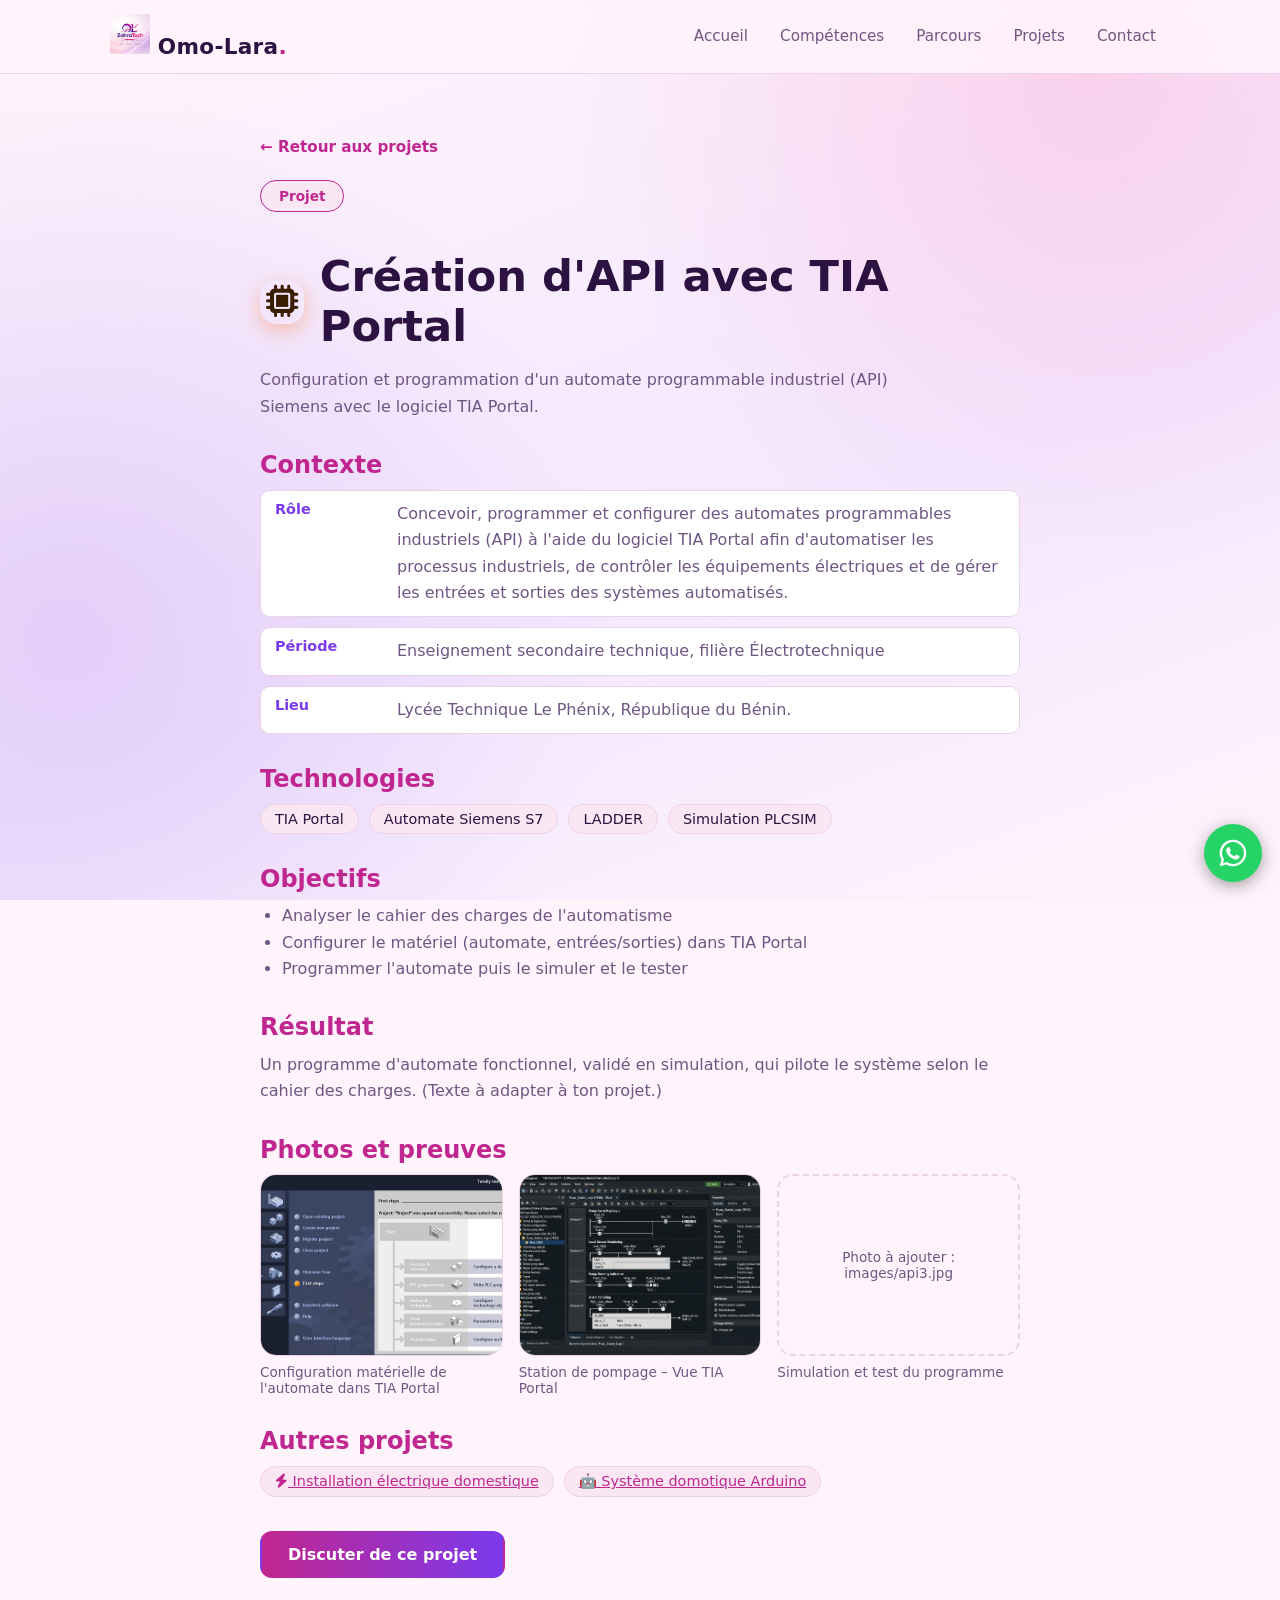
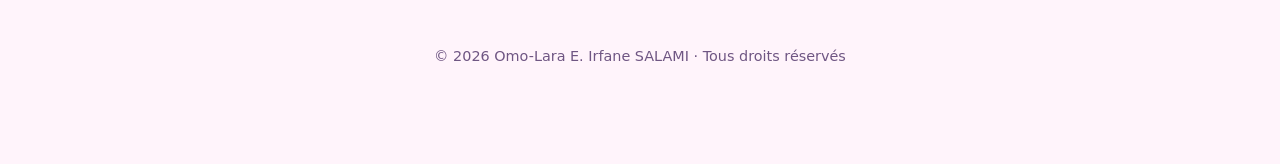
==== commit 13edca05: "Update projet_api.html" ====
--- a/projet_api.html
+++ b/projet_api.html
@@ -32,9 +32,12 @@
         <div class="entete__barre">
             <!-- Boîte qui aligne le logo et le menu sur une ligne -->
             <a class="logo" href="index.html#accueil">
-                <!-- Le logo est un lien qui ramène à la page d'accueil -->
-                Omo-Lara<span class="logo__point">.</span>
-                <!-- <span> : zone de texte sans effet propre, utilisée pour colorer le point en rose -->
+                <!-- Le logo est un lien qui ramène à la page d'accueil ; il contient maintenant l'image ET le texte -->
+                <img class="logo__image" src="./images/ZahraLogo.png" alt="" width="40" height="40">
+                <!-- alt="" : image décorative ici, car le texte « Omo-Lara » à côté donne déjà le nom du lien aux lecteurs d'écran ;
+                    width et height : réservent la place avant le chargement (évite que l'en-tête « saute ») -->
+                <span>Omo-Lara<span class="logo__point">.</span></span>
+                <!-- <span> extérieur : regroupe le texte pour la mise en page ; <span> intérieur : colore le point en rose -->
             </a>
             <nav class="menu" aria-label="Navigation principale">
                 <!-- <nav> : menu de navigation ; aria-label l'identifie pour les lecteurs d'écran -->
@@ -174,4 +177,4 @@
     <!-- <script> : charge le JavaScript en fin de page ; ici il sert à remplacer une photo absente par un cadre « Photo à ajouter » -->
 </body>
 
-</html>+</html>
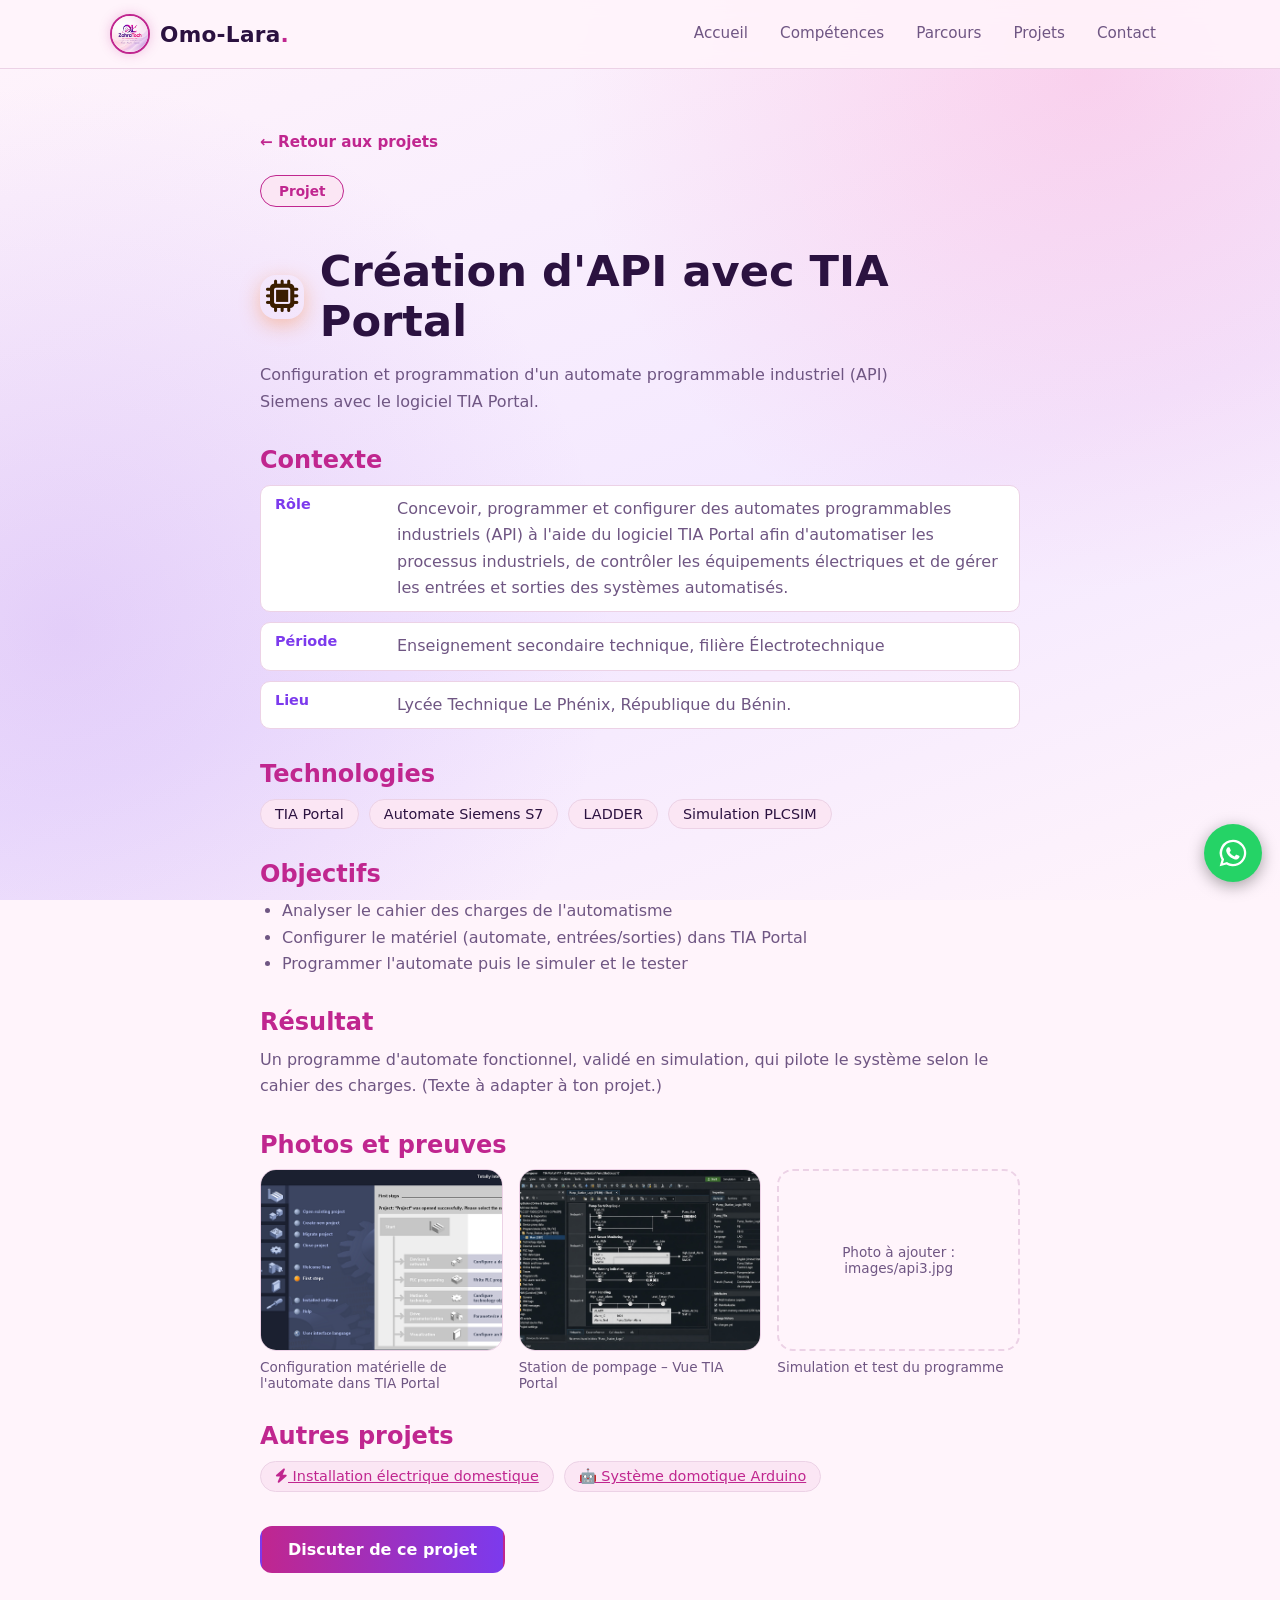
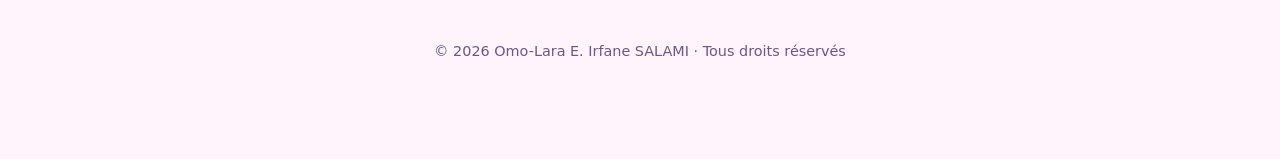
==== commit 89e1665d: "Update projet_api.html" ====
--- a/projet_api.html
+++ b/projet_api.html
@@ -152,8 +152,8 @@
                 <h2 id="titre-autres" class="page-projet__sous-titre">Autres projets</h2>
                 <ul class="infos">
                     <!-- Liens rapides vers les autres pages projet -->
-                    <li class="etiquette"><a href="projet-electricite.html"><i class="fas fa-bolt" aria-hidden="true"></i> Installation électrique domestique</a></li>
-                    <li class="etiquette"><a href="projet-arduino.html">🤖 Système domotique Arduino</a></li>
+                    <li class="etiquette"><a href="projet_electricite.html"><i class="fas fa-bolt" aria-hidden="true"></i> Installation électrique domestique</a></li>
+                    <li class="etiquette"><a href="projet_arduino.html">🤖 Système domotique Arduino</a></li>
                 </ul>
             </section>
 
--- a/styles.css
+++ b/styles.css
@@ -39,6 +39,7 @@
     --accent-2: #c77dff;                         /* violet clair : seconde couleur du dégradé */
     --texte-bouton: #1b1030;                     /* texte sombre posé sur les boutons clairs */
     --bordure: #4a2c75;                          /* couleur des traits et contours */
+    --turquoise: #2dd4bf;                        /* turquoise de la pastille « Domotique » (thème sombre) */
     --ombre-accent: rgba(255, 79, 163, 0.35);    /* lueur rose (rgba = rouge, vert, bleu, transparence) */
     --entete-fond: rgba(27, 16, 48, 0.85);       /* fond semi-transparent de l'en-tête */
     --rayon: 16px;                               /* arrondi standard des cartes */
@@ -64,6 +65,7 @@
         --accent-2: #7c3aed;                     /* violet intense */
         --texte-bouton: #ffffff;                 /* texte blanc sur les boutons foncés */
         --bordure: #ecd2e6;                      /* traits rose pâle */
+        --turquoise: #0f766e;                    /* turquoise plus foncé, lisible sur fond clair */
         --ombre-accent: rgba(192, 38, 143, 0.25);/* lueur fuchsia plus discrète */
         --entete-fond: rgba(255, 244, 251, 0.88);/* en-tête clair semi-transparent */
         color-scheme: light;                     /* page claire pour le navigateur */
@@ -186,7 +188,10 @@
     padding: 14px 20px;                          /* espace intérieur : haut/bas 14px, côtés 20px */
 }
 
-.logo {                                          /* texte « Omo-Lara. » */
+.logo {                                          /* lien « logo + Omo-Lara. » */
+    display: inline-flex;                        /* image et texte sur une même ligne, comme des éléments flexibles */
+    align-items: center;                         /* centre l'image et le texte verticalement */
+    gap: 10px;                                   /* espace entre le cercle et le texte */
     color: var(--texte);                         /* texte clair */
     font: 700 1.35rem var(--police-titre);       /* raccourci : graisse 700 (gras), taille 1.35rem, police */
     letter-spacing: 0.3px;                       /* léger espace entre les lettres */
@@ -195,6 +200,17 @@
 
 .logo:hover {                                    /* survol du logo */
     color: var(--texte);                         /* il garde sa couleur */
+}
+
+.logo__image {                                   /* le petit logo rond */
+    flex-shrink: 0;                              /* ne se rétrécit jamais, même si la place manque */
+    width: 40px;                                 /* largeur du cercle */
+    height: 40px;                                /* hauteur identique = cercle parfait */
+    border: 2px solid var(--accent);             /* anneau rose autour du logo */
+    border-radius: 50%;                          /* 50 % d'arrondi = forme ronde */
+    background: var(--surface);                  /* fond uni derrière le logo (utile s'il a un fond transparent) */
+    object-fit: cover;                           /* recadre l'image pour remplir le cercle sans la déformer */
+    box-shadow: 0 0 12px var(--ombre-accent);    /* légère lueur rose autour du cercle */
 }
 
 .logo__point {                                   /* le point final du logo */
@@ -288,20 +304,86 @@
     font: 0.9rem var(--police-titre);            /* petite taille */
 }
 
-.hero__visuel {                                  /* <figure> qui contient le médaillon */
+.hero__visuel {                                  /* <figure> : zone qui contient le médaillon et les pastilles */
+    position: relative;                          /* repère pour positionner les pastilles à l'intérieur */
+    width: 360px;                                /* largeur de la zone (plus large que le cercle de 220px) */
+    height: 340px;                               /* hauteur de la zone */
     margin: 0;                                   /* <figure> a une marge par défaut : on la retire */
 }
 
 .avatar {                                        /* médaillon avec les initiales */
     display: grid;                               /* grille d'une seule case… */
-    place-items: center;                         /* …pour centrer facilement le texte */
     width: 220px;                                /* largeur du cercle */
     height: 220px;                               /* hauteur identique = cercle parfait */
     border-radius: 50%;                          /* 50 % d'arrondi = cercle */
     background: linear-gradient(135deg, var(--accent), var(--accent-2)); /* dégradé rose → violet en diagonale */
     box-shadow: 0 0 0 10px var(--surface-douce), 0 12px 40px var(--ombre-accent); /* 1er : anneau autour du cercle ; 2e : lueur rose en dessous */
-    color: var(--texte-bouton);                  /* initiales sombres sur fond clair */
-    font: 800 4.5rem var(--police-titre);        /* très gros texte gras */
+    overflow: hidden;                            /* coupe tout ce qui dépasse du cercle : l'image prend sa forme ronde */
+    background: var(--surface);                  /* fond uni derrière le logo (remplace le dégradé si le logo a un fond transparent) */
+    position: absolute;                          /* sorti du flux : on le place nous-mêmes */
+    top: 50%;                                    /* son bord haut est au milieu de la zone… */
+    left: 50%;                                   /* …son bord gauche aussi… */
+    transform: translate(-50%, -50%);            /* …puis on le décale de la moitié de sa taille pour le centrer exactement */
+}
+
+.avatar img {                                    /* le logo dans le médaillon */
+    display: block;                              /* supprime l'espace parasite sous une image */
+    width: 100%;                                 /* remplit toute la largeur du cercle */
+    height: 100%;                                /* remplit toute la hauteur du cercle */
+    object-fit: cover;                           /* recadre l'image pour remplir le cercle sans la déformer */
+}
+
+.module {                                        /* <li> : une pastille */
+    --couleur-module: var(--accent);             /* couleur de la bordure (rose par défaut) */
+    --couleur-icone: var(--couleur-module);      /* couleur de l'icône (par défaut, celle de la bordure) */
+    position: absolute;                          /* placée librement dans la zone .hero__visuel */
+    display: flex;                               /* icône et texte sur une ligne */
+    align-items: center;                         /* centrés verticalement */
+    gap: 8px;                                    /* espace entre l'icône et le texte */
+    padding: 9px 16px;                           /* espace intérieur */
+    border: 2px solid var(--couleur-module);     /* bordure colorée */
+    border-radius: 999px;                        /* forme de pilule */
+    background: var(--surface);                  /* fond de carte : le texte reste lisible en thème clair comme sombre */
+    box-shadow: 0 8px 24px rgba(0, 0, 0, 0.28);  /* ombre sous la pastille */
+    color: var(--texte);                         /* couleur du texte */
+    font: 700 0.85rem var(--police-titre);       /* petit texte gras */
+    white-space: nowrap;                         /* le texte ne passe jamais à la ligne */
+    transform: translateY(var(--flottement, 0px)) rotate(var(--rotation, 0deg));
+    /* --flottement est modifié en continu par le JavaScript (mouvement haut/bas) ; --rotation est l'inclinaison fixe de la pastille */
+    will-change: transform;                      /* prévient le navigateur que ce transform bouge souvent (animation plus fluide) */
+}
+
+.module i {                                      /* l'icône dans la pastille */
+    color: var(--couleur-icone);                 /* couleur choisie pour cette pastille */
+}
+
+.module--electricite {                           /* en haut à gauche */
+    top: 4%;                                     /* 4 % depuis le haut de la zone */
+    left: 0;                                     /* collée au bord gauche */
+    --couleur-module: var(--eclair-bordure);     /* bordure orange */
+    --couleur-icone: var(--eclair);              /* éclair jaune */
+    --rotation: -5deg;                           /* légèrement penchée à gauche */
+}
+
+.module--electronique {                          /* en haut à droite */
+    top: 14%;
+    right: 0;                                    /* collée au bord droit */
+    --couleur-module: var(--accent);             /* rose */
+    --rotation: 6deg;
+}
+
+.module--mobile {                                /* en bas à droite */
+    bottom: 14%;
+    right: 0;
+    --couleur-module: var(--accent-2);           /* violet */
+    --rotation: -4deg;
+}
+
+.module--domotique {                             /* en bas à gauche */
+    bottom: 4%;
+    left: 6%;
+    --couleur-module: var(--turquoise);          /* turquoise */
+    --rotation: 5deg;
 }
 
 
@@ -576,6 +658,33 @@
     .etape__carte {
         padding: 22px 20px;                      /* carte plus compacte */
     }
+
+
+    .hero__visuel {                              /* zone du logo et des pastilles sur mobile */
+        order: -1;                               /* passe avant le texte (au-dessus) */
+        width: 100%;                             /* prend la largeur de l'écran… */
+        max-width: 320px;                        /* …sans dépasser 320px */
+        height: 270px;                           /* zone moins haute */
+        margin: 0 auto;                          /* centrée */
+    }
+
+    .avatar {                                    /* médaillon plus petit */
+        width: 130px;
+        height: 130px;
+    }
+
+    .module {                                    /* pastilles plus compactes */
+        padding: 6px 11px;                       /* moins d'espace intérieur */
+        font-size: 0.72rem;                      /* texte plus petit */
+        white-space: normal;                     /* le texte peut passer sur 2 lignes */
+        max-width: 130px;                        /* évite que les pastilles recouvrent le logo */
+    }
+
+
+    .logo__image {                               /* logo plus petit sur mobile */
+        width: 34px;                             /* largeur réduite */
+        height: 34px;                            /* hauteur réduite */
+    }
 }
 
 
@@ -923,4 +1032,4 @@
     *, *::before, *::after {                     /* tous les éléments */
         transition: none !important;             /* supprime les animations de survol (!important = priorité maximale) */
     }
-}+}
